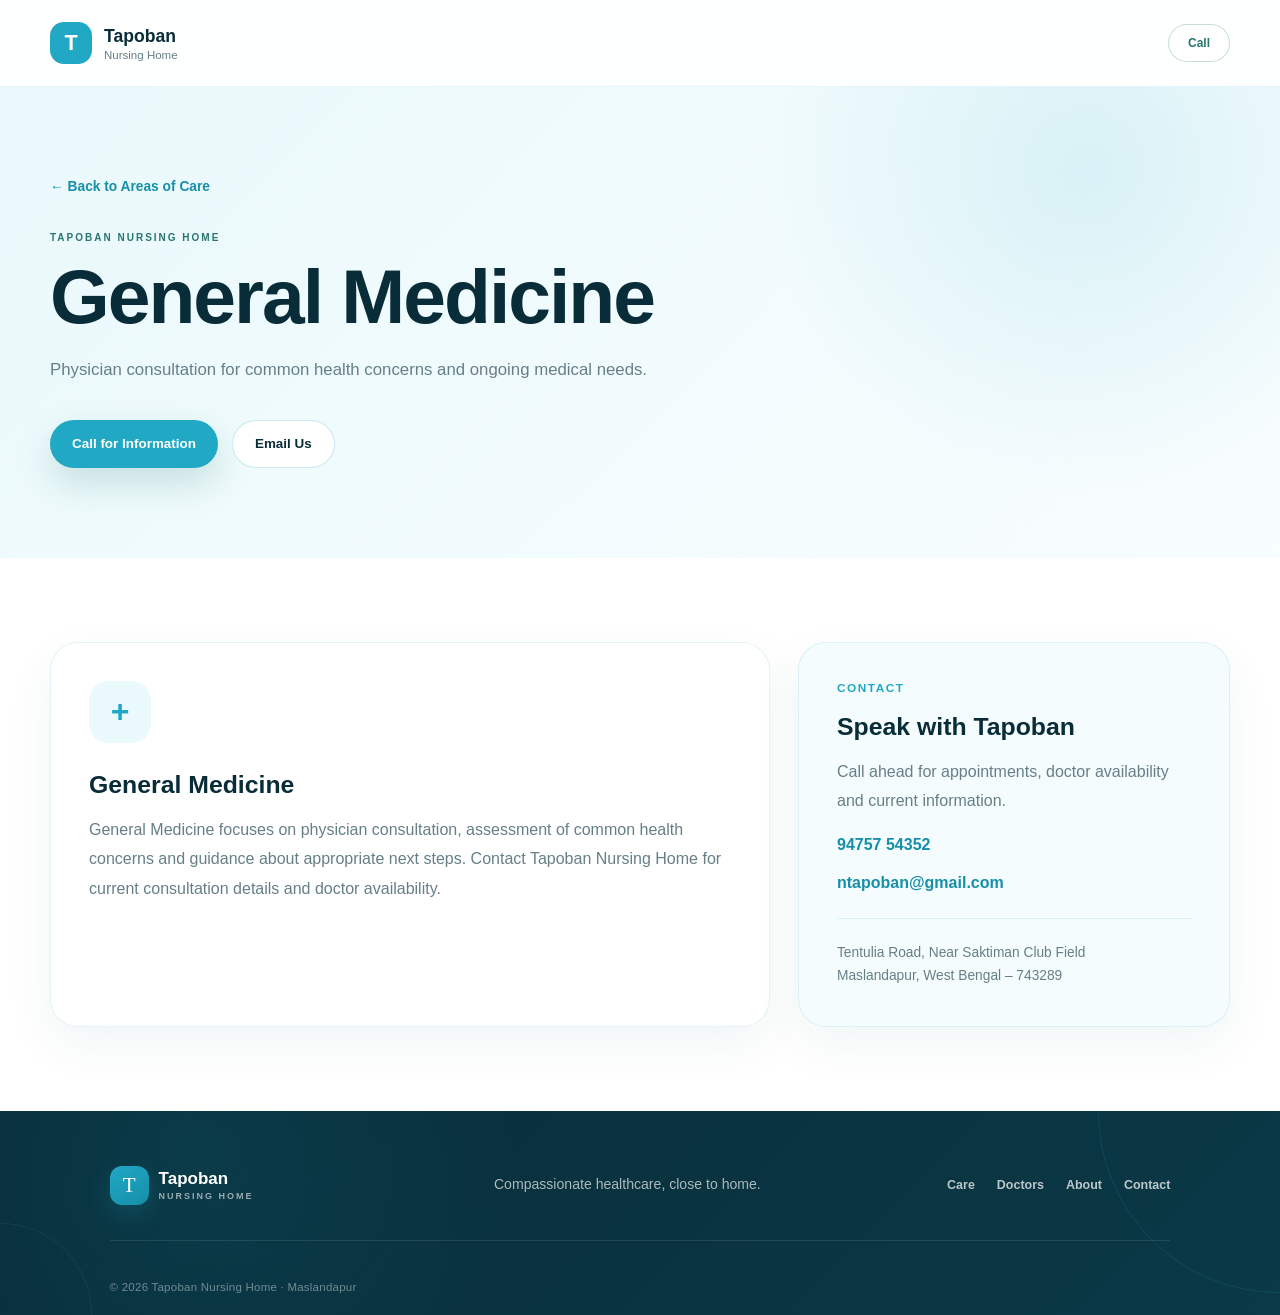
==== service.html @ 7491e7ad "Complete Tapoban Nursing Home website" ====
<!DOCTYPE html>
<html lang="en">
<head>
    <meta charset="UTF-8">
    <meta name="viewport" content="width=device-width, initial-scale=1.0">

    <title>Service | Tapoban Nursing Home</title>
    <meta
        name="description"
        content="Explore areas of medical care available through Tapoban Nursing Home, Maslandapur."
    >
    <meta name="referrer" content="strict-origin-when-cross-origin">

    <meta
        http-equiv="X-Content-Type-Options"
        content="nosniff"
    >

    <meta
        http-equiv="Permissions-Policy"
        content="camera=(), microphone=(), geolocation=(), payment=()"
    >

    <meta
        http-equiv="Content-Security-Policy"
        content="
            default-src 'self';
            script-src 'self';
            style-src 'self';
            img-src 'self' data:;
            font-src 'self';
            connect-src 'self';
            object-src 'none';
            base-uri 'self';
            form-action 'self';
            frame-ancestors 'none';
            upgrade-insecure-requests;
        "
    >

    <link rel="stylesheet" href="style.css">
</head>

<body class="service-page">

    <header class="service-header">
        <div class="section-container service-header-inner">
            <a href="index.html" class="service-brand" aria-label="Return to Tapoban Nursing Home home page">
                <span class="service-brand-mark">T</span>

                <span>
                    <strong>Tapoban</strong>
                    <small>Nursing Home</small>
                </span>
            </a>

            <a href="tel:+919475754352" class="nav-button">
                Call
            </a>
        </div>
    </header>

    <main>
        <section class="service-hero">
            <div class="section-container service-hero-inner">

                <a href="index.html#services" class="service-back">
                    ← Back to Areas of Care
                </a>

                <div class="eyebrow">TAPOBAN NURSING HOME</div>

                <h1 id="service-title">Medical Care</h1>

                <p id="service-intro">
                    Explore this area of care available through Tapoban's doctors.
                </p>

                <div class="service-hero-actions">
                    <a href="tel:+919475754352" class="primary-button">
                        Call for Information
                    </a>

                    <a href="mailto:ntapoban@gmail.com" class="secondary-button">
                        Email Us
                    </a>
                </div>

            </div>
        </section>

        <section class="service-content">
            <div class="section-container service-content-grid">

                <article class="service-detail-card">
                    <div class="service-detail-icon" id="service-icon">+</div>

                    <h2 id="service-heading">About this service</h2>

                    <p id="service-description">
                        Please contact Tapoban Nursing Home for current information
                        about this area of care.
                    </p>
                </article>

                <aside class="service-info-card">
                    <span class="service-info-label">CONTACT</span>

                    <h2>Speak with Tapoban</h2>

                    <p>
                        Call ahead for appointments, doctor availability and
                        current information.
                    </p>

                    <a href="tel:+919475754352" class="service-contact-link">
                        94757 54352
                    </a>

                    <a href="mailto:ntapoban@gmail.com" class="service-contact-link">
                        ntapoban@gmail.com
                    </a>

                    <div class="service-address">
                        Tentulia Road, Near Saktiman Club Field<br>
                        Maslandapur, West Bengal – 743289
                    </div>
                </aside>

            </div>
        </section>
    </main>

    <footer>
        <div class="footer-inner">
            <div class="logo">
                <div class="logo-mark">T</div>

                <div>
                    <div class="logo-name">Tapoban</div>
                    <div class="logo-sub">Nursing Home</div>
                </div>
            </div>

            <div class="footer-text">
                Compassionate healthcare, close to home.
            </div>

            <div class="footer-links">
                <a href="index.html#services">Care</a>
                <a href="index.html#doctors">Doctors</a>
                <a href="index.html#about">About</a>
                <a href="index.html#contact">Contact</a>
            </div>
        </div>

        <div class="copyright">
            © 2026 Tapoban Nursing Home · Maslandapur
        </div>
    </footer>

    <script src="service.js"></script>
</body>
</html>
---- style.css ----
/* =====================================================
   TAPOBAN NURSING HOME
   PREMIUM HEALTHCARE DESIGN
===================================================== */


:root {

    --background: #f4f8f7;

    --white: #ffffff;

    --green: #28766f;

    --dark-green: #123f3b;

    --light-green: #dcece9;

    --text: #122725;

    --muted: #647572;

    --border: rgba(18, 39, 37, 0.10);

    --serif: Georgia, "Times New Roman", serif;

    --sans:
        -apple-system,
        BlinkMacSystemFont,
        "Segoe UI",
        Arial,
        sans-serif;

}


* {
    margin: 0;
    padding: 0;
    box-sizing: border-box;
}


html {
    scroll-behavior: smooth;
}


body {

    font-family: var(--sans);

    background: var(--background);

    color: var(--text);

    overflow-x: hidden;

}


a {
    color: inherit;
    text-decoration: none;
}


/* =====================================================
   HEADER
===================================================== */


.header {

    position: absolute;

    top: 0;
    left: 0;
    right: 0;

    z-index: 50;

}


.nav {

    width: min(1180px, calc(100% - 40px));

    height: 86px;

    margin: auto;

    display: flex;

    align-items: center;

    justify-content: space-between;

}


.logo {

    display: flex;

    align-items: center;

    gap: 10px;

}


.logo-mark {

    width: 39px;
    height: 39px;

    display: flex;

    align-items: center;
    justify-content: center;

    border-radius: 12px;

    background: var(--green);

    color: white;

    font-family: var(--serif);

    font-size: 21px;

}


.logo-name {

    font-size: 17px;

    font-weight: 700;

}


.logo-sub {

    margin-top: 2px;

    font-size: 9px;

    font-weight: 600;

    letter-spacing: 2px;

    text-transform: uppercase;

    color: var(--muted);

}


.nav-menu {

    display: flex;

    gap: 36px;

    font-size: 13px;

    font-weight: 600;

    color: var(--muted);

}


.nav-menu a {

    transition: color .25s ease;

}


.nav-menu a:hover {

    color: var(--green);

}


.nav-button {

    padding: 11px 19px;

    border: 1px solid rgba(40,118,111,.25);

    border-radius: 50px;

    color: var(--green);

    font-size: 12px;

    font-weight: 700;

    background: rgba(255,255,255,.5);

}


/* =====================================================
   HERO
===================================================== */


.hero {

    position: relative;

    min-height: 760px;

    display: flex;

    flex-direction: column;

    justify-content: center;

    overflow: hidden;

    background: #f4f8f7;

}


.hero-background {

    position: absolute;

    width: 700px;
    height: 700px;

    right: -120px;
    top: 60px;

    border-radius: 50%;

    background:
        radial-gradient(
            circle,
            rgba(104,178,168,.27),
            rgba(104,178,168,0)
            68%
        );

}


.hero-content {

    width: min(1180px, calc(100% - 40px));

    margin: auto;

    padding-top: 70px;

    display: grid;

    grid-template-columns: 1fr 1fr;

    align-items: center;

}


.hero-text {

    position: relative;

    z-index: 5;

}


.location-label {

    margin-bottom: 23px;

    color: var(--green);

    font-size: 10px;

    font-weight: 800;

    letter-spacing: 2.5px;

}


.hero h1 {

    max-width: 570px;

    font-family: var(--serif);

    font-size: clamp(50px, 6vw, 78px);

    font-weight: 600;

    line-height: .98;

    letter-spacing: -3px;

}


.hero h1 span {

    display: block;

    color: var(--green);

}


.hero-text > p {

    max-width: 480px;

    margin-top: 27px;

    color: var(--muted);

    font-size: 15px;

    line-height: 1.8;

}


.hero-actions {

    display: flex;

    gap: 12px;

    margin-top: 31px;

}


.primary-button,
.secondary-button {

    min-height: 49px;

    padding: 0 21px;

    display: inline-flex;

    align-items: center;

    justify-content: center;

    gap: 12px;

    border-radius: 50px;

    font-size: 12px;

    font-weight: 700;

}


.primary-button {

    color: white;

    background: var(--green);

    box-shadow:
        0 15px 35px rgba(40,118,111,.20);

}


.secondary-button {

    border: 1px solid var(--border);

    background: white;

}


.address-line {

    display: flex;

    align-items: center;

    gap: 10px;

    margin-top: 30px;

    font-size: 11px;

    font-weight: 600;

    color: var(--muted);

}


.status-dot {

    width: 7px;
    height: 7px;

    border-radius: 50%;

    background: var(--green);

}


/* =====================================================
   GENERAL SECTIONS
===================================================== */


.section-container {

    width: min(1180px, calc(100% - 40px));

    margin: auto;

}


.section-heading {

    max-width: 650px;

    margin-bottom: 55px;

}


.eyebrow {

    color: var(--green);

    font-size: 10px;

    font-weight: 800;

    letter-spacing: 2px;

}


.section-heading h2 {

    margin-top: 14px;

    font-family: var(--serif);

    font-size: clamp(40px, 5vw, 60px);

    line-height: 1.05;

    letter-spacing: -2px;

}


.section-heading h2 span {

    color: var(--green);

}


.section-heading p {

    max-width: 540px;

    margin-top: 18px;

    color: var(--muted);

    font-size: 14px;

    line-height: 1.8;

}


/* =====================================================
   SERVICES
===================================================== */


.services {

    padding: 130px 0;

    background: white;

}


.service-grid {

    display: grid;

    grid-template-columns: repeat(3, 1fr);

    gap: 12px;

}


.service-card {

    position: relative;

    min-height: 185px;

    padding: 23px;

    border: 1px solid var(--border);

    border-radius: 18px;

    background: #fafcfb;

    overflow: hidden;

    transition:
        transform .3s ease,
        box-shadow .3s ease,
        border-color .3s ease;

}


.service-card::after {

    content: "";

    position: absolute;

    width: 130px;
    height: 130px;

    right: -55px;
    bottom: -65px;

    border-radius: 50%;

    background: var(--light-green);

}


.service-card:hover {

    transform: translateY(-6px);

    border-color: rgba(40,118,111,.25);

    box-shadow:
        0 20px 50px rgba(18,39,37,.09);

}


.service-number {

    font-size: 9px;

    font-weight: 800;

    color: rgba(18,39,37,.35);

}


.service-icon {

    margin-top: 18px;

    color: var(--green);

    font-size: 24px;

}


.service-card h3 {

    margin-top: 12px;

    font-size: 16px;

}


.service-card p {

    margin-top: 5px;

    color: var(--muted);

    font-size: 10px;

}


.service-arrow {

    position: absolute;

    right: 19px;

    bottom: 17px;

    color: var(--green);

    font-size: 17px;

    z-index: 2;

}


/* =====================================================
   DOCTORS
===================================================== */


.doctors {

    padding: 140px 0;

    background: #f5f8f7;

}


.doctor-group {

    margin-bottom: 60px;

}


.specialty-heading {

    display: flex;

    align-items: center;

    gap: 13px;

    margin-bottom: 17px;

}


.specialty-icon {

    width: 42px;
    height: 42px;

    display: flex;

    align-items: center;
    justify-content: center;

    border-radius: 12px;

    background: var(--light-green);

    color: var(--green);

    font-weight: 700;

}


.specialty-heading small {

    display: block;

    margin-bottom: 3px;

    color: var(--green);

    font-size: 8px;

    font-weight: 800;

    letter-spacing: 1.5px;

}


.specialty-heading h3 {

    font-family: var(--serif);

    font-size: 24px;

}


.doctor-list {

    border-top: 1px solid var(--border);

}


.doctor {

    display: grid;

    grid-template-columns: 50px 1fr auto;

    align-items: center;

    gap: 17px;

    padding: 19px 7px;

    border-bottom: 1px solid var(--border);

}


.initial {

    width: 45px;
    height: 45px;

    display: flex;

    align-items: center;
    justify-content: center;

    border-radius: 50%;

    background: var(--light-green);

    color: var(--dark-green);

    font-size: 10px;

    font-weight: 800;

}


.doctor-info h4 {

    font-size: 14px;

}


.doctor-info p {

    margin-top: 5px;

    color: var(--muted);

    font-size: 10px;

}


.doctor-time {

    min-width: 150px;

    display: flex;

    flex-direction: column;

    align-items: flex-end;

    gap: 2px;

    color: var(--muted);

}


.doctor-time small {

    font-size: 9px;

}


.doctor-time strong {

    color: var(--dark-green);

    font-size: 11px;

}


.doctor-time.empty {

    font-size: 9px;

    color: rgba(18,39,37,.38);

}


.schedule-note {

    max-width: 720px;

    display: flex;

    align-items: flex-start;

    gap: 12px;

    padding: 17px;

    border: 1px solid rgba(40,118,111,.12);

    border-radius: 15px;

    background: rgba(255,255,255,.55);

}


.schedule-note > div {

    width: 22px;
    height: 22px;

    flex: 0 0 22px;

    display: flex;

    align-items: center;
    justify-content: center;

    border-radius: 50%;

    background: var(--light-green);

    color: var(--green);

    font-size: 10px;

    font-weight: 800;

}


.schedule-note p {

    color: var(--muted);

    font-size: 10px;

    line-height: 1.7;

}


/* =====================================================
   ABOUT
===================================================== */


.about {

    padding: 140px 0;

    background: white;

}


.about-grid {

    display: grid;

    grid-template-columns: 1fr 1fr;

    align-items: center;

    gap: 90px;

}


.about-text {

    max-width: 550px;

}


.about-text h2 {

    margin-top: 15px;

    font-family: var(--serif);

    font-size: clamp(42px, 5vw, 62px);

    line-height: 1.03;

    letter-spacing: -2px;

}


.about-text h2 span {

    display: block;

    color: var(--green);

}


.about-text p {

    margin-top: 20px;

    color: var(--muted);

    font-size: 14px;

    line-height: 1.9;

}


.about-art {

    position: relative;

    height: 420px;

    display: flex;

    align-items: center;

    justify-content: center;

}


.about-circle {

    width: 310px;
    height: 310px;

    border-radius: 50%;

    background:
        radial-gradient(
            circle at 30% 25%,
            #edf8f5,
            #b9dcd6 45%,
            #5b9f97 100%
        );

    box-shadow:
        0 30px 70px rgba(22,87,80,.15);

}


.about-plus {

    position: absolute;

    width: 90px;
    height: 90px;

    display: flex;

    align-items: center;
    justify-content: center;

    border-radius: 25px;

    background: rgba(255,255,255,.4);

    color: white;

    font-size: 55px;

    font-weight: 200;

    transform: translate(-45px, -45px);

    top: 50%;
    left: 50%;

}


.about-card {

    position: absolute;

    right: 5px;

    bottom: 20px;

    width: 200px;

    padding: 20px;

    border: 1px solid rgba(255,255,255,.8);

    border-radius: 17px;

    background: rgba(255,255,255,.78);

    box-shadow:
        0 20px 50px rgba(18,39,37,.10);

    backdrop-filter: blur(15px);

}


.about-card small {

    display: block;

    color: var(--green);

    font-size: 8px;

    font-weight: 800;

    letter-spacing: 1.5px;

}


.about-card strong {

    display: block;

    margin-top: 22px;

    font-family: var(--serif);

    font-size: 25px;

}


.about-card span {

    display: block;

    margin-top: 4px;

    color: var(--muted);

    font-size: 10px;

}


/* =====================================================
   CONTACT
===================================================== */


.contact {

    padding: 110px 0;

    background: var(--dark-green);

    color: white;

}


.contact-grid {

    display: grid;

    grid-template-columns: .9fr 1.1fr;

    gap: 80px;

    align-items: center;

}


.contact h2 {

    margin-top: 14px;

    font-family: var(--serif);

    font-size: clamp(42px, 5vw, 60px);

    line-height: 1.05;

    letter-spacing: -2px;

}


.contact h2 span {

    display: block;

    color: #9dd0c9;

}


.contact > .section-container > div:first-child p {

    max-width: 400px;

    margin-top: 18px;

    color: rgba(255,255,255,.58);

    font-size: 13px;

    line-height: 1.8;

}


.contact .eyebrow {

    color: #a5d1cb;

}


.contact-options {

    display: grid;

    grid-template-columns: 1fr 1fr;

    gap: 10px;

}


.contact-option {

    position: relative;

    min-height: 110px;

    padding: 20px;

    border: 1px solid rgba(255,255,255,.12);

    border-radius: 16px;

    background: rgba(255,255,255,.06);

}


.contact-option small,
.contact-address small {

    display: block;

    color: #a5d1cb;

    font-size: 8px;

    font-weight: 800;

    letter-spacing: 1.5px;

}


.contact-option strong {

    display: block;

    margin-top: 9px;

    font-size: 12px;

}


.contact-option span {

    position: absolute;

    right: 17px;

    bottom: 15px;

    color: #9dd0c9;

}


.contact-address {

    grid-column: 1 / -1;

    padding: 20px;

    border-top: 1px solid rgba(255,255,255,.12);

}


.contact-address strong {

    display: block;

    margin-top: 8px;

    font-size: 12px;

}


.contact-address span {

    display: block;

    margin-top: 4px;

    color: rgba(255,255,255,.5);

    font-size: 10px;

}


/* =====================================================
   FOOTER
===================================================== */


footer {

    padding: 40px 0 20px;

    background: #0d3532;

    color: white;

}


.footer-inner {

    width: min(1180px, calc(100% - 40px));

    margin: auto;

    display: grid;

    grid-template-columns: 1fr 1fr 1fr;

    align-items: start;

    gap: 30px;

    padding-bottom: 30px;

    border-bottom: 1px solid rgba(255,255,255,.10);

}


.footer-text {

    color: rgba(255,255,255,.42);

    font-size: 10px;

}


.footer-links {

    display: flex;

    justify-content: flex-end;

    gap: 20px;

    color: rgba(255,255,255,.48);

    font-size: 10px;

}


.copyright {

    width: min(1180px, calc(100% - 40px));

    margin: auto;

    padding-top: 20px;

    color: rgba(255,255,255,.3);

    font-size: 9px;

}


/* =====================================================
   ANIMATIONS
===================================================== */











@keyframes rotateRing {

    from {
        transform: rotate(0deg);
    }

    to {
        transform: rotate(360deg);
    }

}


/* =====================================================
   TABLET
===================================================== */


@media (max-width: 900px) {

    .nav-menu {
        gap: 18px;
    }


    .hero-content {

        grid-template-columns: 1fr;

        text-align: center;

        padding-top: 120px;

    }


    .hero-text {

        max-width: 650px;

        margin: auto;

    }


    .hero-text > p {

        margin-left: auto;
        margin-right: auto;

    }


    .hero-actions {

        justify-content: center;

    }


    .address-line {

        justify-content: center;

    }


    


    .service-grid {

        grid-template-columns: repeat(2, 1fr);

    }


    .about-grid {

        grid-template-columns: 1fr;

        gap: 50px;

    }


    .about-text {

        max-width: 700px;

    }


    .contact-grid {

        grid-template-columns: 1fr;

    }

}


/* =====================================================
   MOBILE
===================================================== */


@media (max-width: 650px) {

    .nav {

        width: calc(100% - 28px);

    }


    .nav-menu {

        display: none;

    }


    .nav-button {

        padding: 10px 15px;

    }


    .hero {

        min-height: auto;

    }


    .hero-content {

        width: calc(100% - 28px);

        padding-top: 115px;

    }


    .hero h1 {

        font-size: 48px;

        letter-spacing: -2px;

    }


    .hero-text > p {

        font-size: 13px;

    }


    .hero-actions {

        flex-direction: column;

    }


    .primary-button,
    .secondary-button {

        width: 100%;

    }


    


    


    .ring-one {

        width: 320px;
        height: 165px;

    }


    .ring-two {

        width: 330px;
        height: 330px;

    }


    


    .card-left {

        left: 0;

    }


    .card-right {

        right: 0;

    }


    .floating-location {

        right: 0;

    }


    


    


    .services,
    .doctors,
    .about {

        padding: 90px 0;

    }


    .section-container {

        width: calc(100% - 28px);

    }


    .section-heading {

        margin-bottom: 38px;

    }


    .section-heading h2 {

        font-size: 42px;

        letter-spacing: -1px;

    }


    .service-grid {

        grid-template-columns: 1fr;

    }


    .service-card {

        min-height: 155px;

    }


    .doctor {

        grid-template-columns: 42px 1fr;

        gap: 11px;

    }


    .initial {

        width: 40px;
        height: 40px;

    }


    .doctor-info h4 {

        font-size: 12px;

    }


    .doctor-info p {

        font-size: 9px;

    }


    .doctor-time {

        grid-column: 2;

        align-items: flex-start;

        min-width: 0;

    }


    .doctor-time.empty {

        grid-column: 2;

    }


    .specialty-heading h3 {

        font-size: 21px;

    }


    .about-art {

        height: 350px;

    }


    .about-circle {

        width: 250px;
        height: 250px;

    }
    .contact {

        padding: 85px 0;

    }


    .contact h2 {

        font-size: 42px;

    }


    .contact-options {

        grid-template-columns: 1fr;

    }


    .footer-inner {

        width: calc(100% - 28px);

        grid-template-columns: 1fr;

        gap: 20px;

    }


    .footer-links {

        justify-content: flex-start;

        flex-wrap: wrap;

    }


    .copyright {

        width: calc(100% - 28px);

    }

}
/* =========================================================
   PREMIUM GLASS DOCTOR SECTION
   ========================================================= */

.doctors-section {
    position: relative;
    padding: 110px 6%;
    overflow: hidden;
}

/* Soft background glow */

.doctors-section::before {
    content: "";
    position: absolute;
    width: 450px;
    height: 450px;
    border-radius: 50%;
    background: rgba(40, 180, 150, 0.10);
    filter: blur(90px);
    top: 100px;
    left: -180px;
    pointer-events: none;
}

.doctors-section::after {
    content: "";
    position: absolute;
    width: 400px;
    height: 400px;
    border-radius: 50%;
    background: rgba(70, 150, 220, 0.08);
    filter: blur(100px);
    right: -150px;
    bottom: 100px;
    pointer-events: none;
}


/* ---------------------------------------------------------
   SECTION HEADING
   --------------------------------------------------------- */

.doctors-section .section-heading {
    position: relative;
    z-index: 2;
    max-width: 720px;
    margin: 0 auto 75px;
    text-align: center;
}

.section-kicker {
    display: inline-block;
    margin-bottom: 14px;
    font-size: 0.75rem;
    font-weight: 700;
    letter-spacing: 3px;
    text-transform: uppercase;
    color: #20a8c5;
}

.doctors-section .section-heading h2 {
    margin: 0;
    font-size: clamp(2.2rem, 5vw, 4rem);
    line-height: 1.05;
    color: #123b35;
    letter-spacing: -1.5px;
}

.doctors-section .section-heading h2 span {
    color: #20a8c5;
}

.doctors-section .section-heading p {
    max-width: 620px;
    margin: 20px auto 0;
    color: #667b77;
    font-size: 1rem;
    line-height: 1.8;
}


/* ---------------------------------------------------------
   CATEGORY
   --------------------------------------------------------- */

.doctor-category {
    position: relative;
    z-index: 2;
    max-width: 1200px;
    margin: 0 auto 75px;
}

.category-title {
    display: flex;
    align-items: center;
    gap: 18px;
    margin-bottom: 30px;
}

.category-title h3 {
    margin: 0;
    color: #234842;
    font-size: 1.15rem;
    font-weight: 700;
    white-space: nowrap;
}

.category-line {
    height: 1px;
    flex: 1;
    background: linear-gradient(
        90deg,
        transparent,
        rgba(32, 168, 197, 0.25)
    );
}

.category-line:last-child {
    background: linear-gradient(
        90deg,
        rgba(32, 168, 197, 0.25),
        transparent
    );
}


/* ---------------------------------------------------------
   DOCTOR GRID
   --------------------------------------------------------- */

.doctor-grid {
    display: grid;
    grid-template-columns: repeat(3, minmax(0, 1fr));
    gap: 24px;
}


/* ---------------------------------------------------------
   GLASS DOCTOR CARD
   --------------------------------------------------------- */

.doctor-card {
    position: relative;
    min-height: 340px;
    padding: 30px;

    display: flex;
    flex-direction: column;

    border-radius: 26px;

    background:
        linear-gradient(
            145deg,
            rgba(255, 255, 255, 0.72),
            rgba(255, 255, 255, 0.34)
        );

    border: 1px solid rgba(255, 255, 255, 0.75);

    box-shadow:
        0 20px 50px rgba(19, 82, 98, 0.07),
        inset 0 1px 0 rgba(255, 255, 255, 0.8);

    backdrop-filter: blur(20px);
    -webkit-backdrop-filter: blur(20px);

    overflow: hidden;

    transition:
        transform 0.4s ease,
        box-shadow 0.4s ease,
        border-color 0.4s ease;
}


/* Glass reflection */

.doctor-card::before {
    content: "";
    position: absolute;
    width: 180px;
    height: 180px;

    top: -90px;
    right: -70px;

    border-radius: 50%;

    background: rgba(255, 255, 255, 0.42);

    filter: blur(4px);

    pointer-events: none;
}


/* Bottom green glow */

.doctor-card::after {
    content: "";
    position: absolute;

    width: 180px;
    height: 180px;

    bottom: -120px;
    left: -60px;

    border-radius: 50%;

    background: rgba(32, 168, 197, 0.10);

    filter: blur(35px);

    pointer-events: none;
}


/* Hover */

.doctor-card:hover {
    transform: translateY(-10px);

    border-color: rgba(32, 168, 197, 0.30);

    box-shadow:
        0 30px 65px rgba(19, 82, 98, 0.10),
        0 0 0 1px rgba(32, 168, 197, 0.05),
        inset 0 1px 0 rgba(255, 255, 255, 0.9);
}


/* ---------------------------------------------------------
   DOCTOR ICON
   --------------------------------------------------------- */

.doctor-icon {
    position: relative;
    z-index: 2;

    width: 78px;
    height: 78px;

    display: flex;
    align-items: center;
    justify-content: center;

    margin-bottom: 25px;

    border-radius: 22px;

    background:
        linear-gradient(
            145deg,
            rgba(255, 255, 255, 0.85),
            rgba(234, 249, 252, 0.65)
        );

    border: 1px solid rgba(255, 255, 255, 0.9);

    box-shadow:
        0 10px 25px rgba(19, 82, 98, 0.07);

    font-size: 2.4rem;

    transition: transform 0.4s ease;
}

.doctor-card:hover .doctor-icon {
    transform: scale(1.08) rotate(-3deg);
}


/* ---------------------------------------------------------
   DOCTOR INFORMATION
   --------------------------------------------------------- */

.doctor-info {
    position: relative;
    z-index: 2;
}

.doctor-info h4 {
    margin: 0 0 8px;

    color: #082c38;

    font-size: 1.18rem;
    line-height: 1.35;
    font-weight: 750;
}

.doctor-speciality {
    display: inline-block;

    color: #20a8c5;

    font-size: 0.82rem;
    font-weight: 700;

    letter-spacing: 0.2px;
}


/* ---------------------------------------------------------
   VISITING TIME
   --------------------------------------------------------- */

.doctor-time {
    display: flex;
    align-items: flex-start;
    gap: 9px;

    margin-top: 18px;
    padding-top: 16px;

    border-top: 1px solid rgba(32, 168, 197, 0.12);
}

.doctor-time span {
    color: #20a8c5;
    font-size: 1rem;
    line-height: 1.5;
}

.doctor-time p {
    margin: 0;

    color: #667f87;

    font-size: 0.78rem;
    line-height: 1.55;
}


/* ---------------------------------------------------------
   VIEW PROFILE BUTTON
   --------------------------------------------------------- */

.doctor-btn {
    position: relative;
    z-index: 2;

    display: inline-flex;
    align-items: center;
    justify-content: space-between;

    width: 100%;

    margin-top: auto;
    padding-top: 22px;

    color: #20a8c5;

    text-decoration: none;

    font-size: 0.82rem;
    font-weight: 750;

    border-top: 1px solid rgba(32, 168, 197, 0.12);

    transition: color 0.3s ease;
}

.doctor-btn span {
    display: inline-flex;

    width: 30px;
    height: 30px;

    align-items: center;
    justify-content: center;

    border-radius: 50%;

    background: rgba(32, 168, 197, 0.08);

    transition:
        transform 0.3s ease,
        background 0.3s ease;
}

.doctor-btn:hover {
    color: #168fa9;
}

.doctor-btn:hover span {
    transform: translateX(4px);
    background: rgba(32, 168, 197, 0.16);
}


/* ---------------------------------------------------------
   TABLET
   --------------------------------------------------------- */

@media (max-width: 950px) {

    .doctor-grid {
        grid-template-columns: repeat(2, minmax(0, 1fr));
    }

    .doctors-section {
        padding: 90px 5%;
    }
}


/* ---------------------------------------------------------
   MOBILE
   --------------------------------------------------------- */

@media (max-width: 620px) {

    .doctors-section {
        padding: 75px 20px;
    }

    .doctors-section .section-heading {
        margin-bottom: 55px;
    }

    .doctors-section .section-heading h2 {
        font-size: 2.35rem;
    }

    .doctor-category {
        margin-bottom: 55px;
    }

    .category-title {
        gap: 12px;
    }

    .category-title h3 {
        font-size: 0.95rem;
    }

    .doctor-grid {
        grid-template-columns: 1fr;
        gap: 18px;
    }

    .doctor-card {
        min-height: 320px;
        padding: 25px;
        border-radius: 22px;
    }

    .doctor-icon {
        width: 68px;
        height: 68px;
        border-radius: 19px;
        font-size: 2rem;
    }
}


/* ---------------------------------------------------------
   REDUCED MOTION
   --------------------------------------------------------- */

@media (prefers-reduced-motion: reduce) {

    .doctor-card,
    .doctor-icon,
    .doctor-btn span {
        transition: none;
    }

    .doctor-card:hover {
        transform: none;
    }
}
/* =========================================================
   TAPABAN PREMIUM HERO
   ========================================================= */

.premium-hero {
  position: relative;
  min-height: calc(100vh - 80px);
  overflow: hidden;
  isolation: isolate;

  display: flex;
  align-items: center;

  padding: 90px clamp(25px, 6vw, 100px);

  background:
    radial-gradient(
      circle at 22% 48%,
      rgba(92, 210, 235, .13),
      transparent 28%
    ),
    radial-gradient(
      circle at 82% 30%,
      rgba(42, 143, 177, .10),
      transparent 25%
    ),
    linear-gradient(
      135deg,
      #f8fcfd 0%,
      #edf7f9 52%,
      #e8f3f6 100%
    );

  color: #09202b;
}

/* Background glow */

.hero-background-glow {
  position: absolute;
  width: 600px;
  height: 600px;

  left: -250px;
  top: 50%;

  transform: translateY(-50%);

  border-radius: 50%;

  background: rgba(76, 201, 226, .13);

  filter: blur(80px);

  z-index: -2;
}

/* Decorative medical orbs */

.hero-medical-orb {
  position: absolute;

  border-radius: 50%;

  border: 1px solid rgba(38, 160, 191, .16);

  pointer-events: none;
}

.orb-one {
  width: 420px;
  height: 420px;

  left: -160px;
  bottom: -230px;
}

.orb-two {
  width: 260px;
  height: 260px;

  right: 10%;
  top: -150px;
}

/* =========================================================
   PHOTO
   ========================================================= */

.hero-photo-wrap {
  position: relative;

  width: min(42vw, 590px);
  aspect-ratio: 1 / 1;

  flex-shrink: 0;

  margin-left: -45px;
}

.hero-photo {
  position: absolute;

  inset: 5%;

  border-radius: 50%;

  overflow: hidden;

  border: 12px solid rgba(255,255,255,.78);

  box-shadow:
    0 35px 90px rgba(21, 76, 91, .18),
    inset 0 0 0 1px rgba(255,255,255,.8);

  z-index: 2;
}

.hero-photo img {
  width: 100%;
  height: 100%;

  object-fit: cover;

  display: block;

  transform: scale(1.04);

  transition: transform 1s ease;
}

.hero-photo-wrap:hover .hero-photo img {
  transform: scale(1.09);
}

/* Outer ring */

.hero-photo-ring {
  position: absolute;

  inset: 0;

  border-radius: 50%;

  border: 1px solid rgba(25, 143, 174, .28);

  transform: rotate(-8deg);

  z-index: 1;
}

.hero-photo-ring::after {
  content: "";

  position: absolute;

  width: 80px;
  height: 80px;

  right: 5%;
  top: 13%;

  border-radius: 50%;

  background:
    radial-gradient(
      circle,
      rgba(82, 214, 239, .45),
      rgba(82, 214, 239, .05) 65%,
      transparent 70%
    );

  border: 1px solid rgba(52, 183, 210, .3);
}

/* Photo location */

.hero-photo-caption {
  position: absolute;

  right: 3%;
  bottom: 10%;

  z-index: 5;

  display: flex;
  align-items: center;
  gap: 8px;

  padding: 9px 14px;

  border-radius: 999px;

  background: rgba(255,255,255,.72);

  border: 1px solid rgba(255,255,255,.9);

  backdrop-filter: blur(15px);
  -webkit-backdrop-filter: blur(15px);

  color: #315765;

  font-size: 11px;

  letter-spacing: .04em;

  box-shadow: 0 10px 30px rgba(20, 75, 88, .12);
}

.caption-dot {
  width: 7px;
  height: 7px;

  border-radius: 50%;

  background: #31abc9;

  box-shadow: 0 0 10px rgba(49,171,201,.65);
}

/* =========================================================
   CONTENT
   ========================================================= */

.hero-content {
  position: relative;
  z-index: 5;

  max-width: 650px;

  margin-left: clamp(45px, 6vw, 100px);

  padding: 30px 0;
}

.hero-eyebrow {
  display: flex;
  align-items: center;
  gap: 10px;

  margin-bottom: 22px;

  font-size: 11px;

  font-weight: 700;

  letter-spacing: .24em;

  color: #258da9;
}

.hero-eyebrow span {
  width: 26px;
  height: 1px;

  background: #40b8d3;
}

.hero-content h1 {
  margin: 0;

  max-width: 650px;

  font-size: clamp(50px, 6vw, 88px);

  line-height: .96;

  letter-spacing: -.055em;

  font-weight: 650;

  color: #08222d;
}

.hero-content h1 span {
  display: block;

  color: transparent;

  background:
    linear-gradient(
      100deg,
      #178eab,
      #42bfd7,
      #14728d
    );

  -webkit-background-clip: text;
  background-clip: text;
}

.hero-text {
  max-width: 520px;

  margin: 28px 0 0;

  font-size: 17px;

  line-height: 1.75;

  color: #56727c;
}

/* =========================================================
   BUTTONS
   ========================================================= */

.hero-buttons {
  display: flex;

  gap: 12px;

  margin-top: 34px;

  flex-wrap: wrap;
}

.hero-primary-btn,
.hero-secondary-btn {
  min-height: 52px;

  display: inline-flex;

  align-items: center;

  justify-content: center;

  gap: 12px;

  padding: 0 22px;

  border-radius: 999px;

  text-decoration: none;

  font-size: 13px;

  font-weight: 650;

  transition:
    transform .25s ease,
    box-shadow .25s ease,
    background .25s ease;
}

.hero-primary-btn {
  color: white;

  background:
    linear-gradient(
      135deg,
      #1598b9,
      #187d99
    );

  box-shadow:
    0 14px 32px rgba(24, 126, 153, .23);
}

.hero-primary-btn span {
  font-size: 17px;
}

.hero-primary-btn:hover {
  transform: translateY(-3px);

  box-shadow:
    0 18px 38px rgba(24, 126, 153, .3);
}

.hero-secondary-btn {
  color: #176c82;

  background: rgba(255,255,255,.62);

  border: 1px solid rgba(31, 142, 170, .2);

  backdrop-filter: blur(12px);
  -webkit-backdrop-filter: blur(12px);
}

.hero-secondary-btn:hover {
  transform: translateY(-3px);

  background: rgba(255,255,255,.9);
}

/* =========================================================
   HIGHLIGHTS
   ========================================================= */

.hero-highlights {
  display: flex;

  gap: 10px;

  margin-top: 48px;

  flex-wrap: wrap;
}

.hero-highlight {
  display: flex;

  align-items: center;

  gap: 10px;

  padding: 12px 14px;

  min-width: 150px;

  border-radius: 14px;

  background: rgba(255,255,255,.48);

  border: 1px solid rgba(255,255,255,.78);

  box-shadow:
    0 10px 35px rgba(22, 79, 93, .06);

  backdrop-filter: blur(14px);
  -webkit-backdrop-filter: blur(14px);
}

.highlight-icon {
  width: 31px;
  height: 31px;

  display: grid;

  place-items: center;

  border-radius: 10px;

  color: #158ba8;

  background: rgba(61, 190, 216, .11);

  font-size: 16px;
}

.hero-highlight strong {
  display: block;

  font-size: 11px;

  color: #1c4a58;
}

.hero-highlight small {
  display: block;

  margin-top: 3px;

  font-size: 9px;

  color: #789099;
}

/* =========================================================
   MEDICAL PANEL
   ========================================================= */

.hero-medical-panel {
  position: absolute;

  right: 5vw;
  bottom: 13%;

  width: 145px;

  padding: 20px;

  border-radius: 20px;

  background:
    linear-gradient(
      145deg,
      rgba(255,255,255,.72),
      rgba(231,247,250,.42)
    );

  border: 1px solid rgba(255,255,255,.9);

  box-shadow:
    0 25px 70px rgba(18, 85, 103, .11);

  backdrop-filter: blur(18px);
  -webkit-backdrop-filter: blur(18px);

  z-index: 6;

  transform: rotate(3deg);
}

.medical-panel-line {
  width: 32px;
  height: 2px;

  margin-bottom: 18px;

  background: #31abc9;
}

.medical-symbol {
  width: 35px;
  height: 35px;

  display: flex;

  align-items: center;

  justify-content: center;

  gap: 3px;

  margin-bottom: 16px;
}

.medical-symbol span {
  display: block;

  width: 3px;

  border-radius: 10px;

  background: #38aec9;

  animation: medicalPulse 1.4s ease-in-out infinite;
}

.medical-symbol span:nth-child(1) {
  height: 10px;
}

.medical-symbol span:nth-child(2) {
  height: 28px;

  animation-delay: .15s;
}

.medical-symbol span:nth-child(3) {
  height: 16px;

  animation-delay: .3s;
}

@keyframes medicalPulse {
  0%,100% {
    opacity: .35;
    transform: scaleY(.7);
  }

  50% {
    opacity: 1;
    transform: scaleY(1);
  }
}

.hero-medical-panel p {
  margin: 0 0 5px;

  font-size: 8px;

  letter-spacing: .2em;

  color: #54909f;
}

.hero-medical-panel strong {
  display: block;

  font-size: 20px;

  line-height: 1.05;

  letter-spacing: -.04em;

  color: #174754;
}

.medical-wave {
  display: flex;

  align-items: center;

  gap: 2px;

  height: 25px;

  margin-top: 18px;
}

.medical-wave i {
  width: 2px;

  height: 5px;

  border-radius: 5px;

  background: #46bcd4;
}

.medical-wave i:nth-child(4),
.medical-wave i:nth-child(8) {
  height: 21px;
}

.medical-wave i:nth-child(5) {
  height: 12px;
}

/* =========================================================
   SCROLL
   ========================================================= */

.hero-scroll-indicator {
  position: absolute;

  left: 50%;

  bottom: 25px;

  transform: translateX(-50%);

  display: flex;

  align-items: center;

  gap: 10px;

  font-size: 8px;

  letter-spacing: .22em;

  color: #75939c;

  z-index: 5;
}

.hero-scroll-indicator span {
  width: 28px;
  height: 1px;

  background: #6cb8c8;
}

/* =========================================================
   TABLET
   ========================================================= */

@media (max-width: 1050px) {

  .premium-hero {
    padding-left: 35px;
    padding-right: 35px;
  }

  .hero-photo-wrap {
    width: min(39vw, 440px);

    margin-left: -35px;
  }

  .hero-content {
    margin-left: 40px;
  }

  .hero-content h1 {
    font-size: clamp(46px, 6vw, 68px);
  }

  .hero-medical-panel {
    right: 25px;
    bottom: 8%;
  }
}

/* =========================================================
   MOBILE / IPAD PORTRAIT
   ========================================================= */

@media (max-width: 760px) {

  .premium-hero {
    min-height: auto;

    display: flex;

    flex-direction: column;

    padding:
      55px
      22px
      80px;

    text-align: center;
  }

  .hero-photo-wrap {
    width: min(78vw, 390px);

    margin: 0 auto 40px;

    order: 1;
  }

  .hero-content {
    order: 2;

    margin: 0 auto;

    padding: 0;

    max-width: 600px;
  }

  .hero-eyebrow {
    justify-content: center;
  }

  .hero-content h1 {
    font-size: clamp(48px, 14vw, 70px);
  }

  .hero-text {
    margin-left: auto;
    margin-right: auto;

    font-size: 15px;
  }

  .hero-buttons {
    justify-content: center;
  }

  .hero-highlights {
    justify-content: center;
  }

  .hero-medical-panel {
    display: none;
  }

  .hero-scroll-indicator {
    display: none;
  }

  .hero-photo-caption {
    right: 0;
  }
}

@media (max-width: 450px) {

  .premium-hero {
    padding-top: 35px;
  }

  .hero-photo-wrap {
    width: 82vw;

    margin-bottom: 34px;
  }

  .hero-content h1 {
    font-size: 48px;
  }

  .hero-buttons {
    flex-direction: column;

    align-items: stretch;
  }

  .hero-primary-btn,
  .hero-secondary-btn {
    width: 100%;
  }

  .hero-highlights {
    display: grid;

    grid-template-columns: 1fr;

    text-align: left;
  }

  .hero-highlight {
    width: 100%;
  }
}
/* =========================================================
   TAPABAN — SUBTLE MEDICAL AMBIENCE
   Calm / Premium / Healthcare
   ========================================================= */

.medical-ambient {
  position: absolute;
  inset: 0;

  pointer-events: none;

  overflow: hidden;

  z-index: 0;
}


/* =========================================================
   SOFT ECG WAVE
   ========================================================= */

.ambient-ecg {
  position: absolute;

  width: min(520px, 42vw);
  height: 100px;

  left: 5%;
  top: 23%;

  opacity: .12;

  overflow: visible;
}

.ambient-ecg path {
  fill: none;

  stroke: #2aa9c5;

  stroke-width: 1.4;

  stroke-linecap: round;
  stroke-linejoin: round;

  stroke-dasharray: 520;
  stroke-dashoffset: 520;

  animation:
    ecgFlow 7s linear infinite;
}

@keyframes ecgFlow {

  0% {
    stroke-dashoffset: 520;
    opacity: .05;
  }

  12% {
    opacity: .14;
  }

  75% {
    opacity: .12;
  }

  100% {
    stroke-dashoffset: 0;
    opacity: .04;
  }
}


/* =========================================================
   ORBITAL RINGS AROUND PHOTO
   ========================================================= */

.ambient-orbit {
  position: absolute;

  border-radius: 50%;

  border: 1px solid rgba(43, 168, 195, .12);

  pointer-events: none;
}

.orbit-a {

  width: 620px;
  height: 620px;

  left: -105px;
  top: 50%;

  transform: translateY(-50%) rotate(-18deg);

  animation:
    orbitSlow 18s linear infinite;
}

.orbit-a::before {

  content: "";

  position: absolute;

  width: 7px;
  height: 7px;

  border-radius: 50%;

  background: #48bcd4;

  box-shadow:
    0 0 15px rgba(72,188,212,.55);

  top: 18%;
  right: 9%;
}


.orbit-b {

  width: 500px;
  height: 500px;

  left: -45px;
  top: 50%;

  transform: translateY(-50%) rotate(28deg);

  border-color: rgba(43, 168, 195, .07);

  animation:
    orbitSlowReverse 24s linear infinite;
}

.orbit-b::after {

  content: "";

  position: absolute;

  width: 5px;
  height: 5px;

  border-radius: 50%;

  background: rgba(62, 177, 201, .75);

  bottom: 15%;
  left: 12%;

  box-shadow:
    0 0 13px rgba(62,177,201,.4);
}


@keyframes orbitSlow {

  from {
    transform:
      translateY(-50%)
      rotate(-18deg);
  }

  to {
    transform:
      translateY(-50%)
      rotate(342deg);
  }
}


@keyframes orbitSlowReverse {

  from {
    transform:
      translateY(-50%)
      rotate(28deg);
  }

  to {
    transform:
      translateY(-50%)
      rotate(-332deg);
  }
}


/* =========================================================
   MEDICAL PANEL — SOFT PULSE
   ========================================================= */

.hero-medical-panel::before {

  content: "";

  position: absolute;

  inset: -1px;

  border-radius: 20px;

  border: 1px solid rgba(53, 181, 207, .25);

  opacity: 0;

  animation:
    panelPulse 4s ease-out infinite;
}


@keyframes panelPulse {

  0% {
    transform: scale(.96);
    opacity: 0;
  }

  25% {
    opacity: .45;
  }

  70% {
    opacity: 0;
  }

  100% {
    transform: scale(1.12);
    opacity: 0;
  }
}


/* =========================================================
   TINY DATA POINTS
   ========================================================= */

.hero-medical-panel::after {

  content: "";

  position: absolute;

  width: 4px;
  height: 4px;

  border-radius: 50%;

  background: #3bb4cf;

  top: 17px;
  right: 18px;

  box-shadow:
    0 0 10px rgba(59,180,207,.55);

  animation:
    statusPulse 2.8s ease-in-out infinite;
}


@keyframes statusPulse {

  0%,
  100% {
    opacity: .35;
    transform: scale(.8);
  }

  50% {
    opacity: 1;
    transform: scale(1.25);
  }
}


/* =========================================================
   FLOATING MEDICAL PARTICLES
   ========================================================= */

.premium-hero::before {

  content: "";

  position: absolute;

  width: 3px;
  height: 3px;

  border-radius: 50%;

  background: rgba(44, 166, 192, .5);

  left: 48%;
  top: 19%;

  box-shadow:
    120px 80px 0 rgba(44,166,192,.18),
    220px 180px 0 rgba(44,166,192,.12),
    -80px 250px 0 rgba(44,166,192,.16),
    330px 30px 0 rgba(44,166,192,.12),
    390px 310px 0 rgba(44,166,192,.1);

  animation:
    particlesFloat 9s ease-in-out infinite alternate;
}


@keyframes particlesFloat {

  from {
    transform:
      translate3d(0, 0, 0);

    opacity: .35;
  }

  to {
    transform:
      translate3d(0, -18px, 0);

    opacity: .7;
  }
}


/* =========================================================
   VERY SOFT PHOTO GLOW
   ========================================================= */

.hero-photo-wrap::before {

  content: "";

  position: absolute;

  width: 90%;
  height: 90%;

  left: 5%;
  top: 5%;

  border-radius: 50%;

  background:
    radial-gradient(
      circle,
      rgba(56, 190, 215, .16),
      transparent 68%
    );

  filter: blur(28px);

  z-index: 0;

  animation:
    photoGlow 5s ease-in-out infinite;
}


@keyframes photoGlow {

  0%,
  100% {
    opacity: .45;
    transform: scale(.96);
  }

  50% {
    opacity: .8;
    transform: scale(1.04);
  }
}


/* =========================================================
   ACCESSIBILITY
   ========================================================= */

@media (prefers-reduced-motion: reduce) {

  .ambient-ecg path,
  .orbit-a,
  .orbit-b,
  .hero-medical-panel::before,
  .hero-medical-panel::after,
  .premium-hero::before,
  .hero-photo-wrap::before {

    animation: none !important;
  }
}


/* =========================================================
   MOBILE — KEEP IT CALM
   ========================================================= */

@media (max-width: 760px) {

  .ambient-ecg {
    width: 420px;

    left: 50%;
    top: 20%;

    transform: translateX(-50%);

    opacity: .07;
  }

  .orbit-a {
    width: 100vw;
    height: 100vw;

    left: 50%;

    transform:
      translate(-50%, -50%);
  }

  .orbit-b {
    width: 82vw;
    height: 82vw;

    left: 50%;

    transform:
      translate(-50%, -50%);
  }

  .premium-hero::before {
    opacity: .45;
  }
}
/* =========================================================
   TAPABAN SERVICES — SKY BLUE HEALTHCARE SYSTEM
   Replaces the previous green/teal section treatment
   ========================================================= */

#services {
  position: relative;
  overflow: hidden;

  background:
    radial-gradient(
      circle at 8% 12%,
      rgba(47, 185, 213, 0.09),
      transparent 28%
    ),
    radial-gradient(
      circle at 92% 78%,
      rgba(47, 185, 213, 0.07),
      transparent 30%
    ),
    linear-gradient(
      180deg,
      #f8fdfe 0%,
      #eefafd 100%
    );

  color: #082c38;
}

/* subtle medical atmosphere */

#services::before {
  content: "";
  position: absolute;
  width: 520px;
  height: 520px;
  left: -260px;
  top: 18%;
  border: 1px solid rgba(32, 168, 197, 0.09);
  border-radius: 50%;
  pointer-events: none;
}

#services::after {
  content: "";
  position: absolute;
  width: 360px;
  height: 360px;
  right: -180px;
  bottom: -120px;
  border: 1px solid rgba(32, 168, 197, 0.07);
  border-radius: 50%;
  pointer-events: none;
}


/* section label */

#services .section-label,
#services .eyebrow,
#services .section-eyebrow {
  color: #208da2;
}


/* main heading */

#services h1,
#services h2,
#services h3 {
  color: #082c38;
}

#services h1 span,
#services h2 span {
  color: #20a8c5;
}


/* description */

#services p {
  color: #667f87;
}


/* =========================================================
   SERVICE CARDS
   ========================================================= */

#services .service-card {
  position: relative;
  overflow: hidden;

  background: rgba(255, 255, 255, 0.82);

  border: 1px solid rgba(25, 112, 130, 0.13);

  box-shadow:
    0 12px 35px rgba(25, 91, 108, 0.045);

  transition:
    transform 0.35s ease,
    box-shadow 0.35s ease,
    border-color 0.35s ease;
}


/* soft blue corner */

#services .service-card::after {
  background:
    radial-gradient(
      circle at bottom right,
      rgba(45, 180, 207, 0.17),
      rgba(45, 180, 207, 0.06) 55%,
      transparent 56%
    );
}


/* card hover */

#services .service-card:hover {
  transform: translateY(-5px);

  border-color: rgba(32, 168, 197, 0.25);

  box-shadow:
    0 20px 45px rgba(25, 91, 108, 0.10);
}


/* service number */

#services .service-card .number,
#services .service-card .card-number {
  color: #a5b8bd;
}


/* service icon */

#services .service-card .icon,
#services .service-card .service-icon {
  color: #20a8c5;
}


/* service title */

#services .service-card h3 {
  color: #082c38;
}


/* service subtitle */

#services .service-card p {
  color: #71858b;
}


/* arrow */

#services .service-card .arrow,
#services .service-card a {
  color: #168fa9;
}


/* =========================================================
   VERY SUBTLE BLUE LIGHT
   ========================================================= */

#services .service-card::before {
  content: "";
  position: absolute;

  width: 180px;
  height: 180px;

  right: -100px;
  bottom: -100px;

  border-radius: 50%;

  background: rgba(48, 184, 211, 0.055);

  pointer-events: none;

  transition:
    transform 0.5s ease,
    background 0.5s ease;
}

#services .service-card:hover::before {
  transform: scale(1.35);

  background: rgba(48, 184, 211, 0.09);
}


/* =========================================================
   ACCESSIBILITY
   ========================================================= */

@media (prefers-reduced-motion: reduce) {
  #services .service-card {
    transition: none;
  }

  #services .service-card:hover {
    transform: none;
  }

  #services .service-card::before {
    transition: none;
  }
}
/* =========================================================
   TAPABAN — PREMIUM DOCTORS SECTION
   ========================================================= */

.doctors-section {
    position: relative;
    overflow: hidden;
    padding: 110px 7vw;

    background:
        radial-gradient(
            circle at 10% 10%,
            rgba(32, 168, 197, 0.09),
            transparent 28%
        ),
        radial-gradient(
            circle at 90% 85%,
            rgba(32, 168, 197, 0.07),
            transparent 30%
        ),
        linear-gradient(
            180deg,
            #f5fcfd 0%,
            #eaf9fc 100%
        );

    color: #082c38;
}


/* subtle medical ring */

.doctors-section::before {
    content: "";
    position: absolute;

    width: 620px;
    height: 620px;

    left: -330px;
    top: 28%;

    border: 1px solid rgba(32, 168, 197, 0.08);
    border-radius: 50%;

    pointer-events: none;
}


/* heading */

.doctors-section .section-heading {
    position: relative;
    z-index: 2;
    max-width: 720px;
    margin: 0 auto 70px;
    text-align: center;
}

.doctors-section .section-kicker {
    display: inline-block;

    margin-bottom: 14px;

    color: #20a8c5;

    font-size: 0.72rem;
    font-weight: 700;
    letter-spacing: 0.18em;
}

.doctors-section .section-heading h2 {
    margin: 0;

    color: #082c38;

    font-size: clamp(2.2rem, 4vw, 4rem);
    line-height: 1.05;
}

.doctors-section .section-heading h2 span {
    color: #20a8c5;
}

.doctors-section .section-heading p {
    max-width: 600px;
    margin: 20px auto 0;

    color: #667f87;

    line-height: 1.8;
}


/* categories */

.doctor-category {
    position: relative;
    z-index: 2;

    max-width: 1180px;
    margin: 0 auto 62px;
}

.category-title {
    display: flex;
    align-items: center;
    gap: 18px;

    margin-bottom: 25px;
}

.category-title h3 {
    margin: 0;

    color: #082c38;

    font-size: 0.95rem;
    font-weight: 700;
    letter-spacing: 0.08em;
    text-transform: uppercase;

    white-space: nowrap;
}

.category-line {
    height: 1px;
    flex: 1;

    background: linear-gradient(
        90deg,
        transparent,
        rgba(32, 168, 197, 0.22)
    );
}


/* doctor grid */

.doctor-grid {
    display: grid;
    grid-template-columns: repeat(2, minmax(0, 1fr));
    gap: 22px;
}


/* doctor card */

.doctor-card {
    position: relative;
    display: grid;
    grid-template-columns: auto 1fr auto;
    align-items: center;
    gap: 20px;

    min-height: 155px;
    padding: 24px;

    background: rgba(255, 255, 255, 0.78);

    border: 1px solid rgba(32, 168, 197, 0.13);
    border-radius: 22px;

    box-shadow:
        0 15px 45px rgba(19, 82, 98, 0.06);

    backdrop-filter: blur(12px);
    -webkit-backdrop-filter: blur(12px);

    overflow: hidden;

    transition:
        transform 0.35s ease,
        box-shadow 0.35s ease,
        border-color 0.35s ease;
}


/* blue corner glow */

.doctor-card::before {
    content: "";

    position: absolute;

    width: 180px;
    height: 180px;

    right: -110px;
    bottom: -110px;

    border-radius: 50%;

    background: rgba(32, 168, 197, 0.07);

    transition: transform 0.5s ease;
}

.doctor-card:hover {
    transform: translateY(-5px);

    border-color: rgba(32, 168, 197, 0.28);

    box-shadow:
        0 22px 55px rgba(19, 82, 98, 0.11);
}

.doctor-card:hover::before {
    transform: scale(1.35);
}


/* medical icon */

.doctor-icon {
    position: relative;
    z-index: 1;

    width: 62px;
    height: 62px;

    display: grid;
    place-items: center;

    border-radius: 18px;

    background:
        linear-gradient(
            145deg,
            rgba(32, 168, 197, 0.14),
            rgba(32, 168, 197, 0.05)
        );

    border: 1px solid rgba(32, 168, 197, 0.16);

    color: #20a8c5;

    font-size: 1.7rem;

    box-shadow:
        inset 0 1px 0 rgba(255,255,255,.7);
}

.doctor-icon span {
    font-weight: 300;
}


/* doctor information */

.doctor-info {
    position: relative;
    z-index: 1;
    min-width: 0;
}

.doctor-info h4 {
    margin: 0 0 6px;

    color: #082c38;

    font-size: 1.08rem;
    line-height: 1.3;
}

.doctor-speciality {
    display: block;

    color: #20a8c5;

    font-size: 0.78rem;
    font-weight: 600;
}

.doctor-time {
    display: flex;
    align-items: flex-start;
    gap: 7px;

    margin-top: 13px;
}

.doctor-time > span {
    color: #20a8c5;
    font-size: 0.9rem;
}

.doctor-time p {
    margin: 0;

    color: #70858c;

    font-size: 0.76rem;
    line-height: 1.45;
}


/* card action */

.doctor-btn-static {
    position: relative;
    z-index: 1;

    display: inline-flex;
    align-items: center;
    gap: 8px;

    color: #168fa9;

    font-size: 0.72rem;
    font-weight: 700;
    letter-spacing: 0.04em;

    white-space: nowrap;
}

.doctor-btn-static span {
    font-size: 1rem;

    transition: transform 0.25s ease;
}

.doctor-card:hover .doctor-btn-static span {
    transform: translate(3px, -3px);
}


/* mobile */

@media (max-width: 850px) {

    .doctors-section {
        padding: 85px 6vw;
    }

    .doctor-grid {
        grid-template-columns: 1fr;
    }
}


@media (max-width: 560px) {

    .doctors-section {
        padding: 70px 20px;
    }

    .doctors-section .section-heading {
        margin-bottom: 50px;
    }

    .category-title {
        gap: 10px;
    }

    .category-title h3 {
        font-size: 0.76rem;
    }

    .doctor-card {
        grid-template-columns: auto 1fr;
        gap: 16px;

        padding: 20px;
    }

    .doctor-btn-static {
        grid-column: 2;
        justify-self: start;
        margin-top: -5px;
    }

    .doctor-icon {
        width: 54px;
        height: 54px;
        border-radius: 15px;
    }
}


@media (prefers-reduced-motion: reduce) {

    .doctor-card {
        transition: none;
    }

    .doctor-card:hover {
        transform: none;
    }

    .doctor-card::before {
        transition: none;
    }
}
/* =========================================================
   TAPABAN — ABOUT
   ========================================================= */

.about {
    position: relative;
    overflow: hidden;

    background:
        radial-gradient(
            circle at 85% 25%,
            rgba(32, 168, 197, 0.08),
            transparent 30%
        ),
        #ffffff;

    color: #082c38;
}

.about .eyebrow {
    color: #20a8c5;
}

.about h2 {
    color: #082c38;
}

.about h2 span {
    color: #20a8c5;
}

.about p {
    color: #667f87;
}

.about-card {
    background: rgba(245, 252, 253, 0.88) !important;

    border: 1px solid rgba(32, 168, 197, 0.14) !important;

    box-shadow:
        0 18px 45px rgba(19, 82, 98, 0.07) !important;
}

.about-card small {
    color: #20a8c5 !important;
}

.about-card strong {
    color: #082c38 !important;
}

.about-card span {
    color: #667f87 !important;
}

.about-plus {
    color: #20a8c5 !important;
}


/* =========================================================
   TAPABAN — CONTACT
   ========================================================= */

.contact {
    position: relative;
    overflow: hidden;

    background:
        linear-gradient(
            135deg,
            #eaf9fc 0%,
            #f7fdfe 100%
        );

    color: #082c38;
}

.contact .eyebrow {
    color: #20a8c5;
}

.contact h2 {
    color: #082c38;
}

.contact h2 span {
    color: #20a8c5;
}

.contact p {
    color: #667f87;
}

.contact-option,
.contact-address {
    background: rgba(255, 255, 255, 0.78) !important;

    border: 1px solid rgba(32, 168, 197, 0.13) !important;

    box-shadow:
        0 14px 35px rgba(19, 82, 98, 0.055) !important;
}

.contact-option small,
.contact-address small {
    color: #20a8c5 !important;
}

.contact-option strong,
.contact-address strong {
    color: #082c38 !important;
}

.contact-option span,
.contact-address span {
    color: #667f87 !important;
}

.contact-option > span {
    color: #20a8c5 !important;
}

.contact-option:hover {
    border-color: rgba(32, 168, 197, 0.28) !important;

    transform: translateY(-3px);
}
/* =========================================================
   PREMIUM TAPOBAN FOOTER
========================================================= */

footer {
    position: relative;
    overflow: hidden;
    background:
        radial-gradient(circle at 15% 20%, rgba(32, 168, 197, 0.10), transparent 30%),
        linear-gradient(135deg, #082c38 0%, #0b3947 100%);
    color: #ffffff;
    padding: 55px 7vw 22px;
}

footer::before {
    content: "";
    position: absolute;
    width: 360px;
    height: 360px;
    right: -180px;
    top: -180px;
    border: 1px solid rgba(32, 168, 197, 0.16);
    border-radius: 50%;
    pointer-events: none;
}

footer::after {
    content: "";
    position: absolute;
    width: 180px;
    height: 180px;
    left: -90px;
    bottom: -90px;
    border: 1px solid rgba(255, 255, 255, 0.06);
    border-radius: 50%;
    pointer-events: none;
}

.footer-inner {
    position: relative;
    z-index: 2;
    max-width: 1180px;
    margin: 0 auto;
    display: grid;
    grid-template-columns: 1fr 1.2fr auto;
    align-items: center;
    gap: 40px;
    padding-bottom: 35px;
    border-bottom: 1px solid rgba(255, 255, 255, 0.10);
}

footer .logo {
    color: #ffffff;
}

footer .logo-mark {
    background: linear-gradient(145deg, #20a8c5, #168fa9);
    color: #ffffff;
    box-shadow: 0 8px 25px rgba(32, 168, 197, 0.22);
}

footer .logo-name {
    color: #ffffff;
}

footer .logo-sub {
    color: rgba(255, 255, 255, 0.58);
}

.footer-text {
    color: rgba(255, 255, 255, 0.66);
    font-size: 0.88rem;
    line-height: 1.7;
}

.footer-links {
    display: flex;
    align-items: center;
    justify-content: flex-end;
    gap: 22px;
}

.footer-links a {
    color: rgba(255, 255, 255, 0.72);
    text-decoration: none;
    font-size: 0.78rem;
    font-weight: 600;
    transition: color 0.25s ease;
}

.footer-links a:hover {
    color: #20a8c5;
}

.copyright {
    position: relative;
    z-index: 2;
    max-width: 1180px;
    margin: 20px auto 0;
    color: rgba(255, 255, 255, 0.42);
    font-size: 0.72rem;
    letter-spacing: 0.02em;
}

@media (max-width: 850px) {
    footer {
        padding: 45px 6vw 20px;
    }

    .footer-inner {
        grid-template-columns: 1fr;
        gap: 22px;
    }

    .footer-links {
        justify-content: flex-start;
        flex-wrap: wrap;
    }
}

@media (max-width: 560px) {
    footer {
        padding: 40px 20px 18px;
    }

    .footer-links {
        gap: 16px;
    }

    .footer-links a {
        font-size: 0.74rem;
    }

    .copyright {
        line-height: 1.6;
    }
}

/* =========================================================
   SERVICE DETAIL PAGES
========================================================= */

.service-page {
    background: #f5fcfd;
    color: #082c38;
}

.service-header {
    background: rgba(255, 255, 255, 0.94);
    border-bottom: 1px solid rgba(32, 168, 197, 0.12);
}

.service-header-inner {
    min-height: 86px;
    display: flex;
    align-items: center;
    justify-content: space-between;
    gap: 24px;
}

.service-brand {
    display: inline-flex;
    align-items: center;
    gap: 12px;
    color: #082c38;
    text-decoration: none;
}

.service-brand-mark {
    width: 42px;
    height: 42px;
    display: grid;
    place-items: center;
    border-radius: 14px;
    background: #20a8c5;
    color: #ffffff;
    font-size: 1.35rem;
    font-weight: 800;
}

.service-brand strong,
.service-brand small {
    display: block;
}

.service-brand strong {
    font-size: 1.1rem;
}

.service-brand small {
    margin-top: 2px;
    color: #667f87;
    font-size: 0.72rem;
}

.service-hero {
    position: relative;
    overflow: hidden;
    background:
        radial-gradient(circle at 85% 18%, rgba(32, 168, 197, 0.13), transparent 28%),
        linear-gradient(135deg, #eaf9fc 0%, #f8fdfe 100%);
}

.service-hero-inner {
    padding-top: 90px;
    padding-bottom: 90px;
}

.service-back {
    display: inline-block;
    margin-bottom: 38px;
    color: #168fa9;
    text-decoration: none;
    font-size: 0.86rem;
    font-weight: 700;
}

.service-back:hover {
    color: #082c38;
}

.service-hero h1 {
    max-width: 780px;
    margin: 14px 0 20px;
    color: #082c38;
    font-size: clamp(2.5rem, 6vw, 5.2rem);
    line-height: 1.02;
    letter-spacing: -2px;
}

.service-hero p {
    max-width: 650px;
    margin: 0;
    color: #667f87;
    font-size: 1.05rem;
    line-height: 1.8;
}

.service-hero-actions {
    display: flex;
    flex-wrap: wrap;
    gap: 14px;
    margin-top: 34px;
}

.service-hero-actions a {
    display: inline-flex;
    align-items: center;
    justify-content: center;
    min-height: 48px;
    padding: 0 22px;
    border-radius: 999px;
    text-decoration: none;
    font-size: 0.84rem;
    font-weight: 800;
}

.service-hero-actions .primary-button {
    background: #20a8c5;
    color: #ffffff;
}

.service-hero-actions .secondary-button {
    border: 1px solid rgba(32, 168, 197, 0.24);
    background: #ffffff;
    color: #082c38;
}

.service-content {
    padding: 84px 0;
    background: #ffffff;
}

.service-content-grid {
    display: grid;
    grid-template-columns: minmax(0, 1.25fr) minmax(280px, 0.75fr);
    gap: 28px;
}

.service-detail-card,
.service-info-card {
    border: 1px solid rgba(32, 168, 197, 0.13);
    border-radius: 28px;
    padding: 38px;
    background: #ffffff;
    box-shadow: 0 18px 50px rgba(19, 82, 98, 0.06);
}

.service-detail-icon {
    width: 62px;
    height: 62px;
    display: grid;
    place-items: center;
    margin-bottom: 28px;
    border-radius: 20px;
    background: #eaf9fc;
    color: #20a8c5;
    font-size: 2rem;
    font-weight: 700;
}

.service-detail-card h2,
.service-info-card h2 {
    margin: 0 0 16px;
    color: #082c38;
    font-size: 1.55rem;
}

.service-detail-card p,
.service-info-card p {
    margin: 0;
    color: #667f87;
    line-height: 1.85;
}

.service-info-card {
    background: #f5fcfd;
}

.service-info-label {
    display: block;
    margin-bottom: 18px;
    color: #20a8c5;
    font-size: 0.74rem;
    font-weight: 800;
    letter-spacing: 1.5px;
}

.service-contact-link {
    display: block;
    margin-top: 20px;
    color: #168fa9;
    font-weight: 800;
    text-decoration: none;
    overflow-wrap: anywhere;
}

.service-address {
    margin-top: 26px;
    padding-top: 22px;
    border-top: 1px solid rgba(32, 168, 197, 0.14);
    color: #667f87;
    font-size: 0.86rem;
    line-height: 1.7;
}

@media (max-width: 760px) {
    .service-header-inner {
        min-height: 72px;
    }

    .service-hero-inner {
        padding-top: 58px;
        padding-bottom: 62px;
    }

    .service-hero h1 {
        letter-spacing: -1px;
    }

    .service-content {
        padding: 54px 0;
    }

    .service-content-grid {
        grid-template-columns: 1fr;
    }

    .service-detail-card,
    .service-info-card {
        padding: 28px;
        border-radius: 22px;
    }
}

/* =========================================================
   FINAL NARROW-SCREEN SAFETY
========================================================= */

@media (max-width: 420px) {

    .service-header-inner {
        padding-left: 16px;
        padding-right: 16px;
    }

    .service-brand-mark {
        width: 38px;
        height: 38px;
        border-radius: 12px;
    }

    .service-brand strong {
        font-size: 1rem;
    }

    .service-brand small {
        font-size: 0.66rem;
    }

    .service-header .nav-button {
        padding: 9px 13px;
        font-size: 0.78rem;
    }

    .service-hero-inner {
        padding-left: 20px;
        padding-right: 20px;
    }

    .service-hero h1 {
        font-size: 2.7rem;
    }

    .service-hero-actions {
        flex-direction: column;
        align-items: stretch;
    }

    .service-hero-actions a {
        width: 100%;
    }

    .service-content-grid {
        padding-left: 20px;
        padding-right: 20px;
    }

}
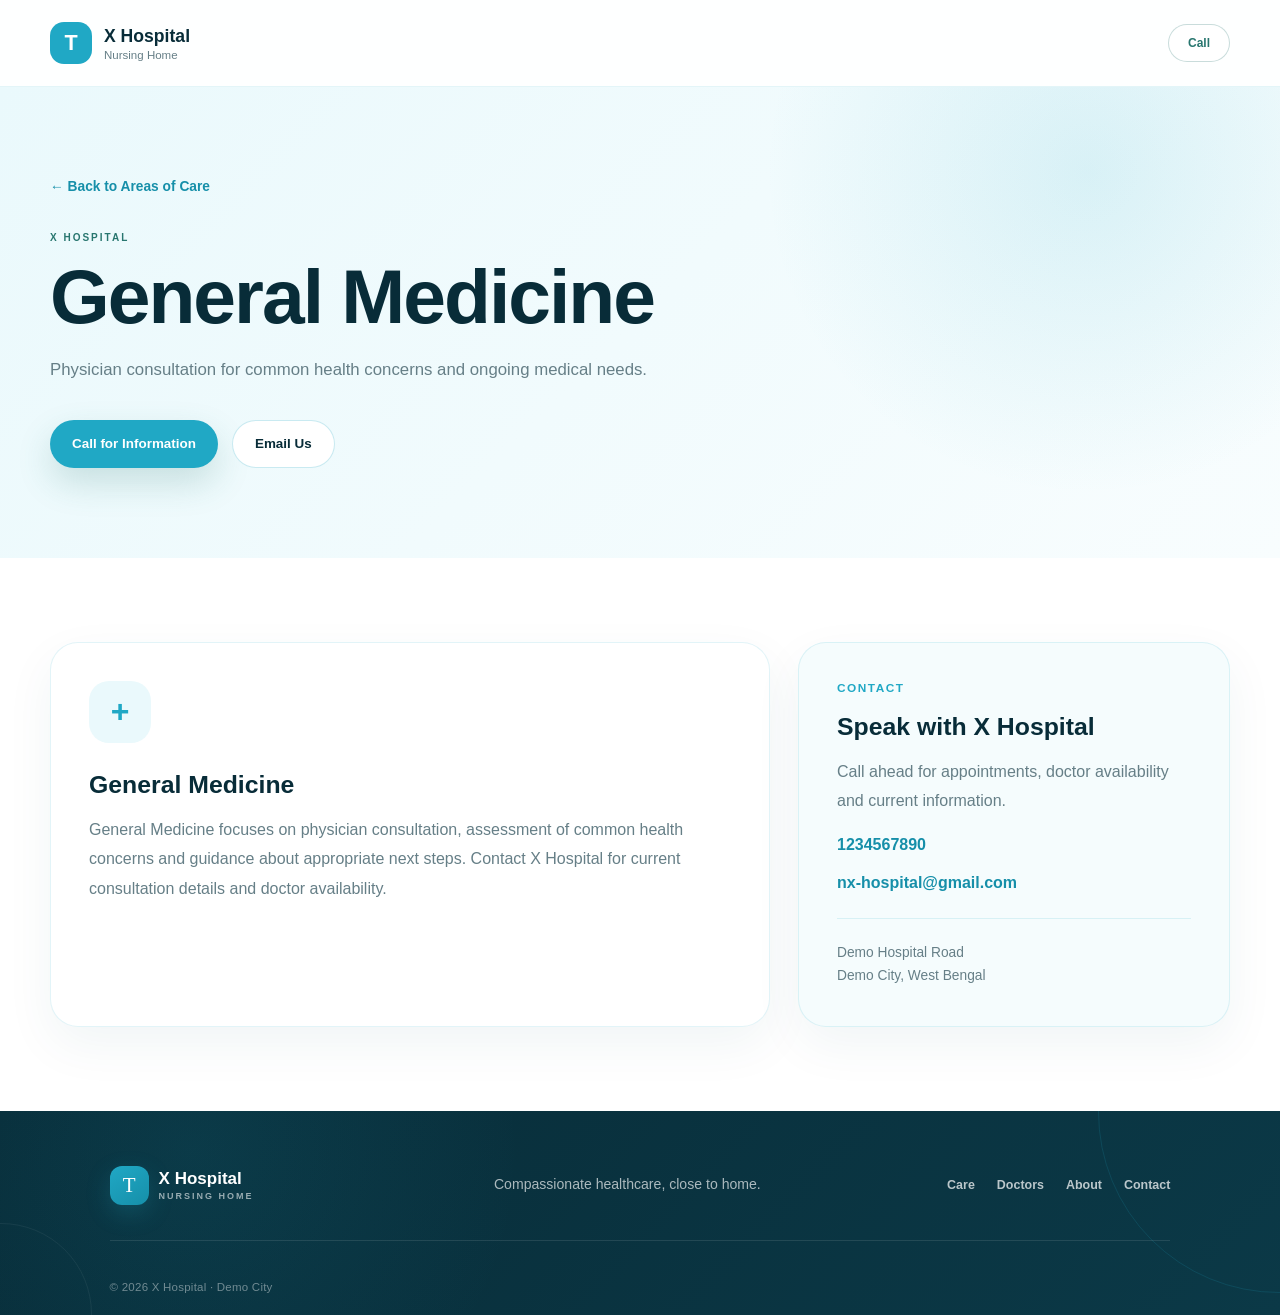
==== commit 350af14c: "Finalize X Hospital website" ====
--- a/service.html
+++ b/service.html
@@ -4,10 +4,10 @@
     <meta charset="UTF-8">
     <meta name="viewport" content="width=device-width, initial-scale=1.0">
 
-    <title>Service | Tapoban Nursing Home</title>
+    <title>Service | X Hospital</title>
     <meta
         name="description"
-        content="Explore areas of medical care available through Tapoban Nursing Home, Maslandapur."
+        content="Explore areas of medical care available through X Hospital, Demo City."
     >
     <meta name="referrer" content="strict-origin-when-cross-origin">
 
@@ -45,16 +45,16 @@
 
     <header class="service-header">
         <div class="section-container service-header-inner">
-            <a href="index.html" class="service-brand" aria-label="Return to Tapoban Nursing Home home page">
+            <a href="index.html" class="service-brand" aria-label="Return to X Hospital home page">
                 <span class="service-brand-mark">T</span>
 
                 <span>
-                    <strong>Tapoban</strong>
+                    <strong>X Hospital</strong>
                     <small>Nursing Home</small>
                 </span>
             </a>
 
-            <a href="tel:+919475754352" class="nav-button">
+            <a href="tel:+911234567890" class="nav-button">
                 Call
             </a>
         </div>
@@ -68,20 +68,20 @@
                     ← Back to Areas of Care
                 </a>
 
-                <div class="eyebrow">TAPOBAN NURSING HOME</div>
+                <div class="eyebrow">X HOSPITAL</div>
 
                 <h1 id="service-title">Medical Care</h1>
 
                 <p id="service-intro">
-                    Explore this area of care available through Tapoban's doctors.
+                    Explore this area of care available through X Hospital's doctors.
                 </p>
 
                 <div class="service-hero-actions">
-                    <a href="tel:+919475754352" class="primary-button">
+                    <a href="tel:+911234567890" class="primary-button">
                         Call for Information
                     </a>
 
-                    <a href="mailto:ntapoban@gmail.com" class="secondary-button">
+                    <a href="mailto:nx-hospital@gmail.com" class="secondary-button">
                         Email Us
                     </a>
                 </div>
@@ -98,7 +98,7 @@
                     <h2 id="service-heading">About this service</h2>
 
                     <p id="service-description">
-                        Please contact Tapoban Nursing Home for current information
+                        Please contact X Hospital for current information
                         about this area of care.
                     </p>
                 </article>
@@ -106,24 +106,24 @@
                 <aside class="service-info-card">
                     <span class="service-info-label">CONTACT</span>
 
-                    <h2>Speak with Tapoban</h2>
+                    <h2>Speak with X Hospital</h2>
 
                     <p>
                         Call ahead for appointments, doctor availability and
                         current information.
                     </p>
 
-                    <a href="tel:+919475754352" class="service-contact-link">
-                        94757 54352
+                    <a href="tel:+911234567890" class="service-contact-link">
+                        1234567890
                     </a>
 
-                    <a href="mailto:ntapoban@gmail.com" class="service-contact-link">
-                        ntapoban@gmail.com
+                    <a href="mailto:nx-hospital@gmail.com" class="service-contact-link">
+                        nx-hospital@gmail.com
                     </a>
 
                     <div class="service-address">
-                        Tentulia Road, Near Saktiman Club Field<br>
-                        Maslandapur, West Bengal – 743289
+                        Demo Hospital Road<br>
+                        Demo City, West Bengal
                     </div>
                 </aside>
 
@@ -137,7 +137,7 @@
                 <div class="logo-mark">T</div>
 
                 <div>
-                    <div class="logo-name">Tapoban</div>
+                    <div class="logo-name">X Hospital</div>
                     <div class="logo-sub">Nursing Home</div>
                 </div>
             </div>
@@ -155,7 +155,7 @@
         </div>
 
         <div class="copyright">
-            © 2026 Tapoban Nursing Home · Maslandapur
+            © 2026 X Hospital · Demo City
         </div>
     </footer>
 
--- a/style.css
+++ b/style.css
@@ -1,5 +1,5 @@
 /* =====================================================
-   TAPOBAN NURSING HOME
+   X HOSPITAL
    PREMIUM HEALTHCARE DESIGN
 ===================================================== */
 
@@ -4197,7 +4197,7 @@
     transform: translateY(-3px);
 }
 /* =========================================================
-   PREMIUM TAPOBAN FOOTER
+   PREMIUM HOSPITAL FOOTER
 ========================================================= */
 
 footer {
@@ -4625,3 +4625,131 @@
     }
 
 }
+
+/* =========================================================
+   FINAL RESPONSIVE HERO
+   ========================================================= */
+
+html,
+body {
+    width: 100%;
+    max-width: 100%;
+    overflow-x: hidden;
+}
+
+.premium-hero {
+    width: 100%;
+    box-sizing: border-box;
+}
+
+/* Tablet and mobile */
+@media screen and (max-width: 1100px) {
+
+    .premium-hero {
+        min-height: auto !important;
+        height: auto !important;
+        display: flex !important;
+        flex-direction: column !important;
+        align-items: center !important;
+        justify-content: flex-start !important;
+        padding: 40px 24px 70px !important;
+        text-align: center !important;
+    }
+
+    .premium-hero .hero-photo-wrap {
+        order: 1 !important;
+        width: min(72vw, 380px) !important;
+        height: min(72vw, 380px) !important;
+        aspect-ratio: 1 / 1 !important;
+        flex: 0 0 auto !important;
+        margin: 0 auto 38px !important;
+    }
+
+    .premium-hero .hero-content {
+        order: 2 !important;
+        width: 100% !important;
+        max-width: 680px !important;
+        margin: 0 auto !important;
+        padding: 0 !important;
+        text-align: center !important;
+    }
+
+    .premium-hero .hero-eyebrow {
+        justify-content: center !important;
+    }
+
+    .premium-hero .hero-content h1 {
+        max-width: 680px !important;
+        margin: 0 auto !important;
+    }
+
+    .premium-hero .hero-text {
+        max-width: 560px !important;
+        margin: 25px auto 0 !important;
+    }
+
+    .premium-hero .hero-buttons {
+        justify-content: center !important;
+    }
+
+    .premium-hero .hero-highlights {
+        justify-content: center !important;
+    }
+
+    .premium-hero .hero-medical-panel,
+    .premium-hero .hero-scroll-indicator {
+        display: none !important;
+    }
+}
+
+/* Phones */
+@media screen and (max-width: 600px) {
+
+    .premium-hero {
+        padding: 24px 16px 55px !important;
+    }
+
+    .premium-hero .hero-photo-wrap {
+        width: min(82vw, 330px) !important;
+        height: min(82vw, 330px) !important;
+        margin-bottom: 30px !important;
+    }
+
+    .premium-hero .hero-content h1 {
+        font-size: clamp(42px, 13vw, 58px) !important;
+        line-height: .98 !important;
+    }
+
+    .premium-hero .hero-text {
+        font-size: 15px !important;
+        line-height: 1.7 !important;
+    }
+
+    .premium-hero .hero-buttons {
+        width: 100% !important;
+        max-width: 360px !important;
+        margin: 25px auto 0 !important;
+        flex-direction: column !important;
+        align-items: stretch !important;
+    }
+
+    .premium-hero .hero-primary-btn,
+    .premium-hero .hero-secondary-btn {
+        width: 100% !important;
+        box-sizing: border-box !important;
+        justify-content: center !important;
+    }
+
+    .premium-hero .hero-highlights {
+        width: 100% !important;
+        max-width: 360px !important;
+        margin: 24px auto 0 !important;
+        display: grid !important;
+        grid-template-columns: 1fr !important;
+    }
+
+    .premium-hero .hero-highlight {
+        width: 100% !important;
+        box-sizing: border-box !important;
+    }
+}
